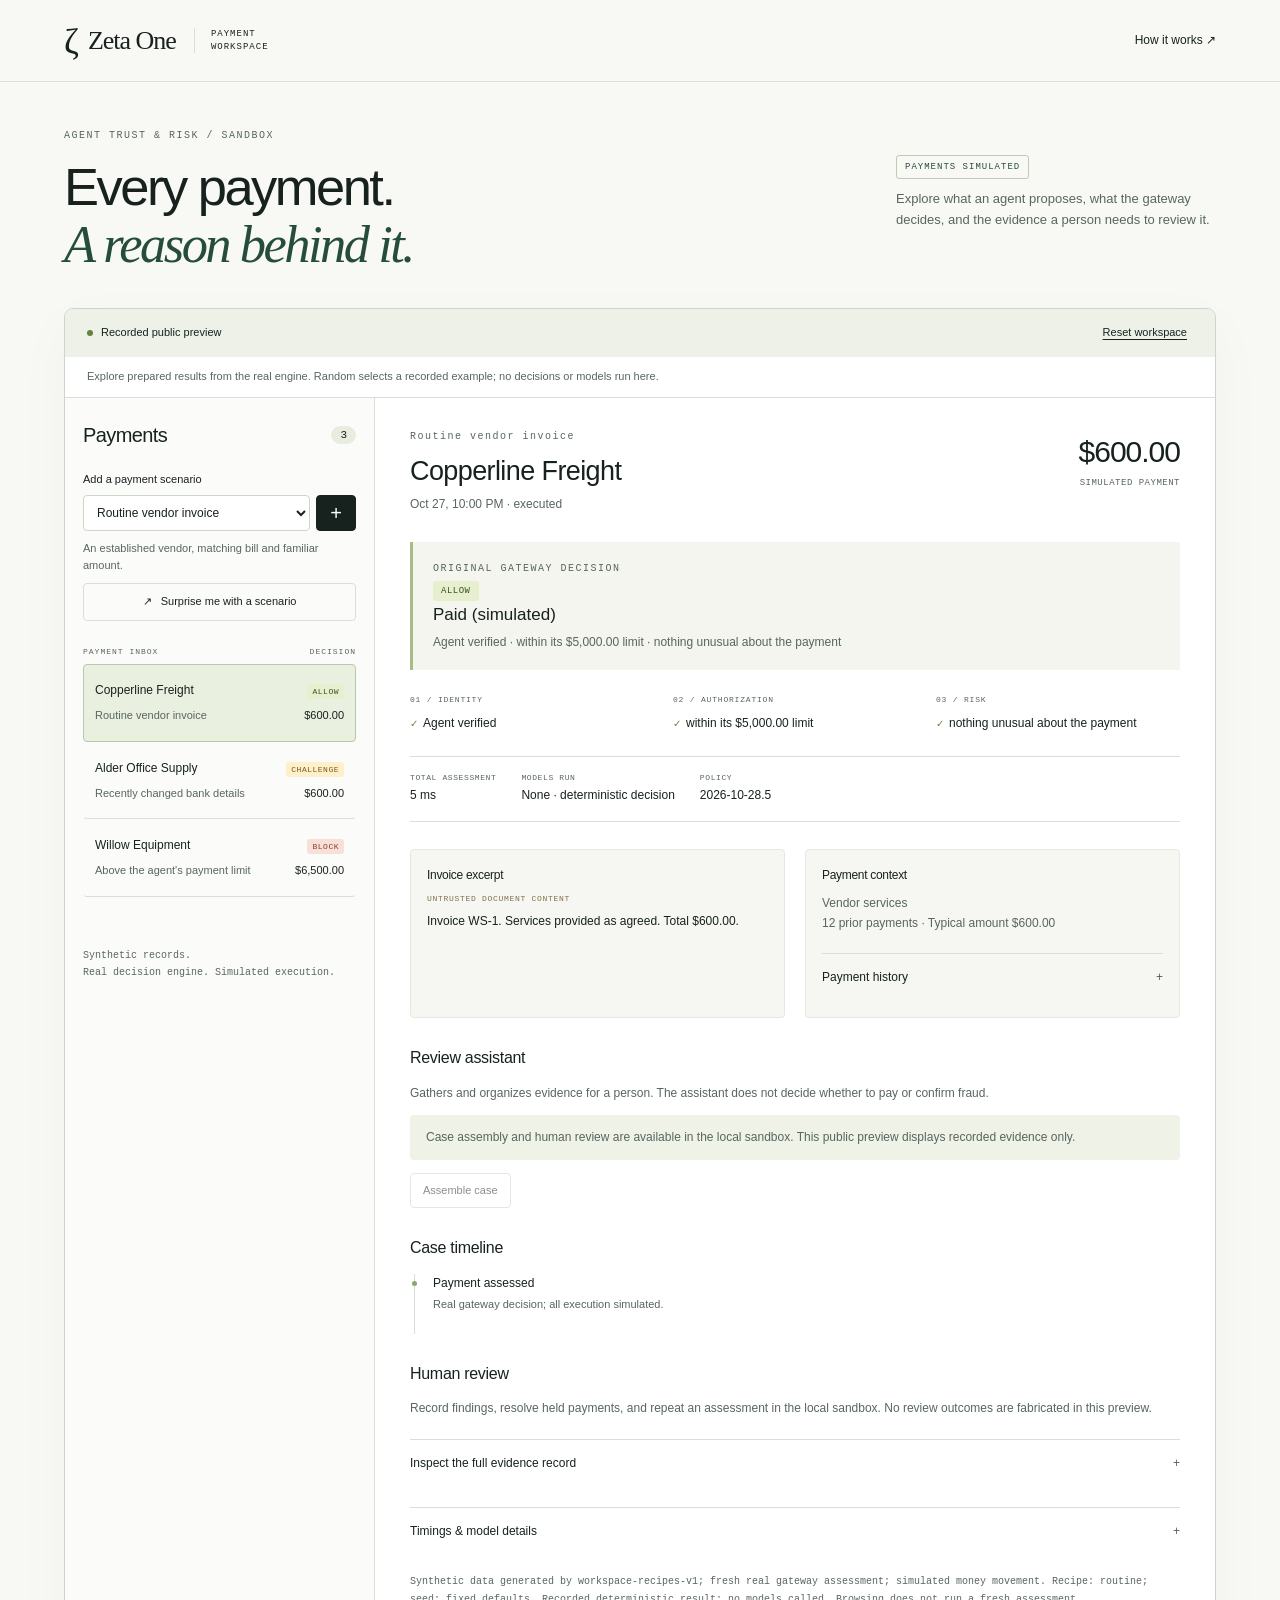
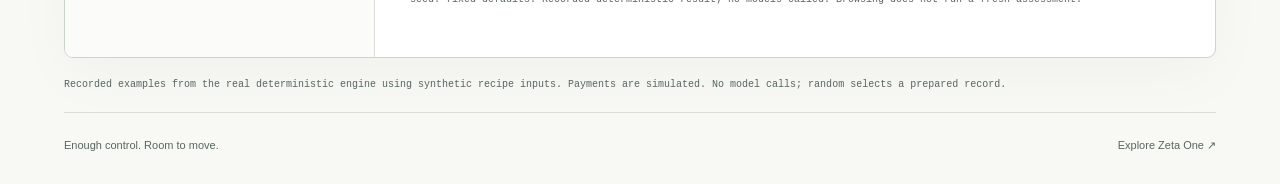
==== site/workspace/index.html @ 445f24fc "Publish a static preview of the workspace with recorded engine results, linked from the site Visitor" ====
<!doctype html><html lang="en"><head><meta charset="utf-8"><meta name="viewport" content="width=device-width,initial-scale=1"><title>Payment workspace · Zeta One</title><link rel="stylesheet" href="./workspace.css"><script type="module" src="./app.js"></script></head><body><a class="skip" href="#main">Skip to workspace</a><header><a class="brand" href="../"><span class="mark">ζ</span> Zeta One <span class="brand-note">PAYMENT WORKSPACE</span></a><nav><a href="../#approach">How it works ↗</a><a id="legacy" href="/demo" hidden>Guided demo ↗</a></nav></header><main id="main"><section class="intro"><div><div class="eyebrow">AGENT TRUST & RISK / SANDBOX</div><h1>Every payment.<br><em>A reason behind it.</em></h1></div><div class="intro-note"><span class="simulation">PAYMENTS SIMULATED</span><p>Explore what an agent proposes, what the gateway decides, and the evidence a person needs to review it.</p></div></section><section class="workspace" aria-label="Payment review workspace"><div class="workspace-bar"><div><span class="connection-dot"></span><strong id="mode">Connecting…</strong></div><span id="busy" role="status" aria-live="polite"></span><button id="reset" class="quiet" type="button">Reset workspace</button></div><p id="mode-description" class="mode-description"></p><div id="error" class="error" role="alert" hidden></div><div class="workspace-body"><aside class="inbox" aria-label="Payments"><div class="inbox-title"><h2>Payments</h2><span id="count" class="count">0</span></div><form id="add-form"><label for="recipe">Add a payment scenario</label><div class="add-row"><select id="recipe" required aria-describedby="recipe-description"><option value="">Loading scenarios…</option></select><button class="primary" type="submit" aria-label="Add selected payment scenario">+</button></div><p id="recipe-description" class="hint"></p></form><button id="random" class="random" type="button">↗ &nbsp; Surprise me with a scenario</button><div class="inbox-divider"><span>PAYMENT INBOX</span><span>DECISION</span></div><div id="payments"></div><p id="inbox-empty" class="empty-note">Choose a scenario above to assess your first payment.</p><p class="inbox-foot">Synthetic records.<br>Real decision engine. Simulated execution.</p></aside><section id="detail" class="detail" aria-label="Selected payment"><div class="empty-detail"><span class="empty-mark">ζ</span><h2>Start with a payment.</h2><p>Add a scenario to see the gateway separate identity, authorization, and risk.</p></div></section></div></section><p id="provenance" class="provenance"></p><footer><span>Enough control. Room to move.</span><a href="../">Explore Zeta One ↗</a></footer></main></body></html>
---- site/workspace/workspace.css ----
:root{--paper:#f8f9f5;--ink:#17221f;--muted:#58665f;--line:#d9dfd7;--green:#254d3a;--accent:#d6ed88}*{box-sizing:border-box}body{margin:0;background:var(--paper);color:var(--ink);font:14px/1.6 -apple-system,BlinkMacSystemFont,"Segoe UI",sans-serif}a{color:inherit;text-decoration:none}button,input,select,textarea{font:inherit;color:inherit}button{cursor:pointer}button:disabled{opacity:.5;cursor:not-allowed}[hidden]{display:none!important}:focus-visible{outline:3px solid #3768c0;outline-offset:4px}.skip{position:absolute;top:-100px;left:20px;background:white;padding:12px;z-index:20}.skip:focus{top:10px}header{height:82px;border-bottom:1px solid var(--line);padding:0 5%;display:flex;justify-content:space-between;align-items:center}.brand{font:26px Georgia,serif;display:flex;align-items:center;gap:10px;letter-spacing:-1px}.mark{font:36px "Times New Roman",serif}.brand-note{font:9px/1.4 monospace;letter-spacing:1px;border-left:1px solid var(--line);padding-left:16px;margin-left:8px;max-width:100px}nav{display:flex;gap:25px;font-size:12px}nav a:hover,footer a:hover{text-decoration:underline}main{max-width:1560px;margin:auto;padding:0 5%}.intro{display:flex;justify-content:space-between;gap:40px;align-items:center;padding:45px 0 36px}.eyebrow{font:10px/1.7 monospace;letter-spacing:1.5px;color:var(--muted)}h1{font-size:clamp(34px,4.1vw,61px);line-height:1.08;letter-spacing:-2.5px;font-weight:450;margin:15px 0 0}h1 em{font-family:Georgia,serif;color:var(--green);font-weight:400}.intro-note{max-width:320px;color:var(--muted);font-size:13px}.simulation{font:9px monospace;letter-spacing:1px;border:1px solid #bfcab5;padding:6px 8px;border-radius:3px;color:var(--green)}.workspace{border:1px solid #ccd5ca;border-radius:9px;background:white;overflow:hidden;box-shadow:0 18px 60px #162a1808}.workspace-bar{display:flex;align-items:center;gap:15px;justify-content:space-between;background:#edf1e7;padding:14px 22px;font-size:11px}.workspace-bar strong{font-weight:500}.connection-dot{display:inline-block;width:6px;height:6px;border-radius:50%;background:#648343;margin-right:8px}.quiet{background:transparent;border:0;font-size:11px;text-decoration:underline;text-underline-offset:3px}.mode-description{margin:0;padding:11px 22px;font-size:11px;color:var(--muted);border-bottom:1px solid var(--line)}.workspace-body{display:grid;grid-template-columns:310px minmax(0,1fr);min-height:650px}.inbox{background:#fbfcf9;border-right:1px solid var(--line);padding:24px 18px;display:flex;flex-direction:column}.inbox-title{display:flex;align-items:center;justify-content:space-between;margin-bottom:23px}h2{font-size:20px;line-height:1.3;font-weight:500;letter-spacing:-.6px;margin:0}.count{font:11px monospace;background:#e8eddf;border-radius:20px;padding:3px 9px}label{font-size:11px;display:block;margin-bottom:7px;font-weight:500}.add-row{display:flex;gap:6px}select,input,textarea{background:white;border:1px solid #cdd6c7;border-radius:4px;padding:9px;width:100%;min-width:0}select{font-size:12px}.primary{background:var(--ink);color:white;border:1px solid var(--ink);border-radius:4px;padding:9px 15px;font-size:12px}.primary:hover{background:var(--green)}.add-row button{font-size:20px;padding:0 13px}.hint{font-size:11px;line-height:1.5;color:var(--muted);min-height:34px;margin:9px 0}.random{background:transparent;border:1px solid var(--line);border-radius:4px;padding:9px 6px;font-size:11px;text-align:center;margin:0 0 26px}.random:hover{background:#edf1e7}.inbox-divider{display:flex;justify-content:space-between;font:8px monospace;letter-spacing:1px;color:var(--muted);margin-bottom:8px}.payment-row{display:block;width:100%;text-align:left;padding:16px 11px;border:1px solid transparent;border-bottom-color:var(--line);background:transparent;border-radius:4px}.payment-row:hover{background:#f0f3e9}.payment-row[aria-current=true]{background:#eaf0df;border-color:#b9c8a7}.row-top,.row-bottom{display:flex;justify-content:space-between;align-items:baseline;gap:10px}.row-top strong{font-size:12px;font-weight:500;overflow-wrap:anywhere}.row-top .badge{font-size:8px;padding:3px 5px}.row-bottom{font-size:11px;color:var(--muted);margin-top:7px}.row-bottom span:first-child{overflow:hidden;text-overflow:ellipsis;white-space:nowrap}.row-bottom b{color:var(--ink);font-weight:500;white-space:nowrap}.inbox-foot{margin:30px 0 0;padding-top:20px;font:10px/1.7 monospace;color:var(--muted)}.empty-note{font-size:12px;color:var(--muted)}.detail{padding:30px 35px;min-width:0}.empty-detail{display:flex;align-items:center;flex-direction:column;justify-content:center;text-align:center;min-height:480px;color:var(--muted)}.empty-mark{font:90px Georgia,serif;color:#becbb0}.empty-detail h2{color:var(--ink);font-size:28px}.empty-detail p{max-width:320px;font-size:13px}.detail-head{display:flex;justify-content:space-between;gap:20px;align-items:flex-start}.detail-head h2{font-size:27px;margin:9px 0 6px}.subtle{color:var(--muted);font-size:12px;margin:4px 0}.payment-amount{text-align:right;font-size:30px;letter-spacing:-1px;white-space:nowrap}.payment-amount small{display:block;font:9px/1.6 monospace;letter-spacing:.5px;color:var(--muted)}.badge{display:inline-block;font:9px monospace;text-transform:uppercase;letter-spacing:.5px;border-radius:3px;padding:5px 8px;white-space:nowrap}.badge.allow{background:#e7efcf;color:#385122}.badge.challenge{background:#fff0cc;color:#7b5b16}.badge.block{background:#f8dfd7;color:#8a3f2b}.verdict{margin:24px 0 0;padding:18px 20px;background:#f3f5ee;border-left:3px solid #a7bd86}.verdict.challenge{background:#fffbef;border-color:#d0a854}.verdict.block{background:#fff5f1;border-color:#cb8c76}.verdict strong{font-size:17px;font-weight:500}.verdict p{margin:5px 0 0;font-size:12px;color:var(--muted)}.parts{display:grid;grid-template-columns:repeat(3,1fr);gap:19px;border-bottom:1px solid var(--line);padding:23px 0}.part .eyebrow{font-size:8px;letter-spacing:.8px}.part p{font-size:12px;margin:7px 0 0}.part-symbol{font-size:10px;color:#6c7f4b;margin-right:5px}.section{margin-top:27px}.section-heading{display:flex;justify-content:space-between;align-items:center;gap:15px;margin-bottom:13px}.section h3{font-size:16px;font-weight:500;letter-spacing:-.3px;margin:0}.section p{font-size:12px}.context-grid{display:grid;grid-template-columns:1fr 1fr;gap:20px}.context-card{background:#f6f7f2;border:1px solid #e5e9df;border-radius:4px;padding:16px}.context-card h3{font-size:12px;margin:0 0 9px}.context-card p{margin:0;font-size:12px;color:var(--muted)}blockquote{margin:0;font-size:12px;line-height:1.7;white-space:pre-wrap;overflow-wrap:anywhere}.untrusted{font:8px monospace;letter-spacing:.7px;color:#826e48;margin:0 0 8px}.metrics{display:flex;gap:25px;flex-wrap:wrap;padding:16px 0;border-bottom:1px solid var(--line);font-size:12px}.metrics span{display:block;font:8px monospace;color:var(--muted);letter-spacing:.6px;margin-bottom:4px}.timeline{padding:0;list-style:none;margin:12px 0}.timeline li{position:relative;border-left:1px solid var(--line);margin-left:4px;padding:0 0 17px 18px;font-size:12px}.timeline li:before{content:'';position:absolute;width:5px;height:5px;border-radius:50%;background:#8ca571;left:-3px;top:7px}.timeline p{margin:3px 0;color:var(--muted);font-size:11px}.timeline strong{font-weight:500}.secondary{background:white;border:1px solid #c8d3be;border-radius:4px;padding:8px 12px;font-size:11px}.secondary:hover{background:#edf1e7}.actions{display:flex;gap:8px;flex-wrap:wrap;margin-top:13px}.case-note{padding:13px 16px;background:#eef2e7;font-size:12px;color:var(--muted);border-radius:4px}.case-list{padding-left:18px;font-size:12px}.case-list li{margin:8px 0}.case-list small{display:block;color:var(--muted);overflow-wrap:anywhere}details{border-top:1px solid var(--line);margin-top:20px}summary{cursor:pointer;padding:14px 0;font-size:12px;list-style:none;display:flex;justify-content:space-between}summary:after{content:'+';color:var(--muted)}details[open]>summary:after{content:'−'}pre{white-space:pre-wrap;overflow-wrap:anywhere;background:#f3f5ee;font:10px/1.7 monospace;padding:16px;max-height:350px;overflow:auto;margin:0 0 10px}.review-form{display:grid;grid-template-columns:1fr 1fr;gap:12px;padding:15px;background:#f6f7f2}.review-form .full{grid-column:1/-1}textarea{min-height:70px;resize:vertical;font-size:12px}.review-form button{font-size:11px}.error{margin:15px 22px;padding:13px;background:#fff0e9;color:#873c25;border:1px solid #e8c1af;border-radius:4px;font-size:12px}.provenance{font:10px/1.8 monospace;color:var(--muted);margin:18px 0;overflow-wrap:anywhere}footer{display:flex;justify-content:space-between;border-top:1px solid var(--line);padding:24px 0 30px;color:var(--muted);font-size:11px}@media(min-width:1450px){.workspace-body{grid-template-columns:340px minmax(0,1fr)}}@media(max-width:1000px){.workspace-body{grid-template-columns:270px minmax(0,1fr)}.detail{padding:25px}.context-grid{grid-template-columns:1fr}.parts{gap:12px}.detail-head{flex-wrap:wrap}.payment-amount{text-align:left;font-size:26px}}@media(max-width:720px){header{height:68px}.brand{font-size:23px}.brand-note{display:none}nav{font-size:11px;gap:12px}main{padding:0 4%}.intro{padding:30px 0;display:block}.intro-note{max-width:100%;margin-top:22px}.intro-note p{margin-bottom:0}h1{font-size:39px;letter-spacing:-1.8px}.workspace-body{grid-template-columns:1fr}.inbox{border-right:0;border-bottom:1px solid var(--line);padding:20px}.inbox-title{margin-bottom:15px}#payments{display:grid;grid-template-columns:repeat(2,minmax(0,1fr));gap:5px}.inbox-foot{display:none}.random{margin-bottom:18px}.hint{min-height:0}.detail{padding:24px 20px}.workspace-bar{padding:13px;font-size:10px;gap:8px}.mode-description{padding:10px 13px}.parts{gap:10px}.part p{font-size:11px}.detail-head h2{font-size:24px}.empty-detail{min-height:300px}.review-form{grid-template-columns:1fr}.review-form .full{grid-column:auto}}@media(max-width:420px){#payments{grid-template-columns:1fr}.parts{grid-template-columns:1fr;gap:14px}.part .eyebrow{font-size:9px}.part p{margin-top:3px;font-size:12px}.payment-amount{font-size:28px}.metrics{gap:16px}}@media(prefers-reduced-motion:reduce){*{scroll-behavior:auto!important}}
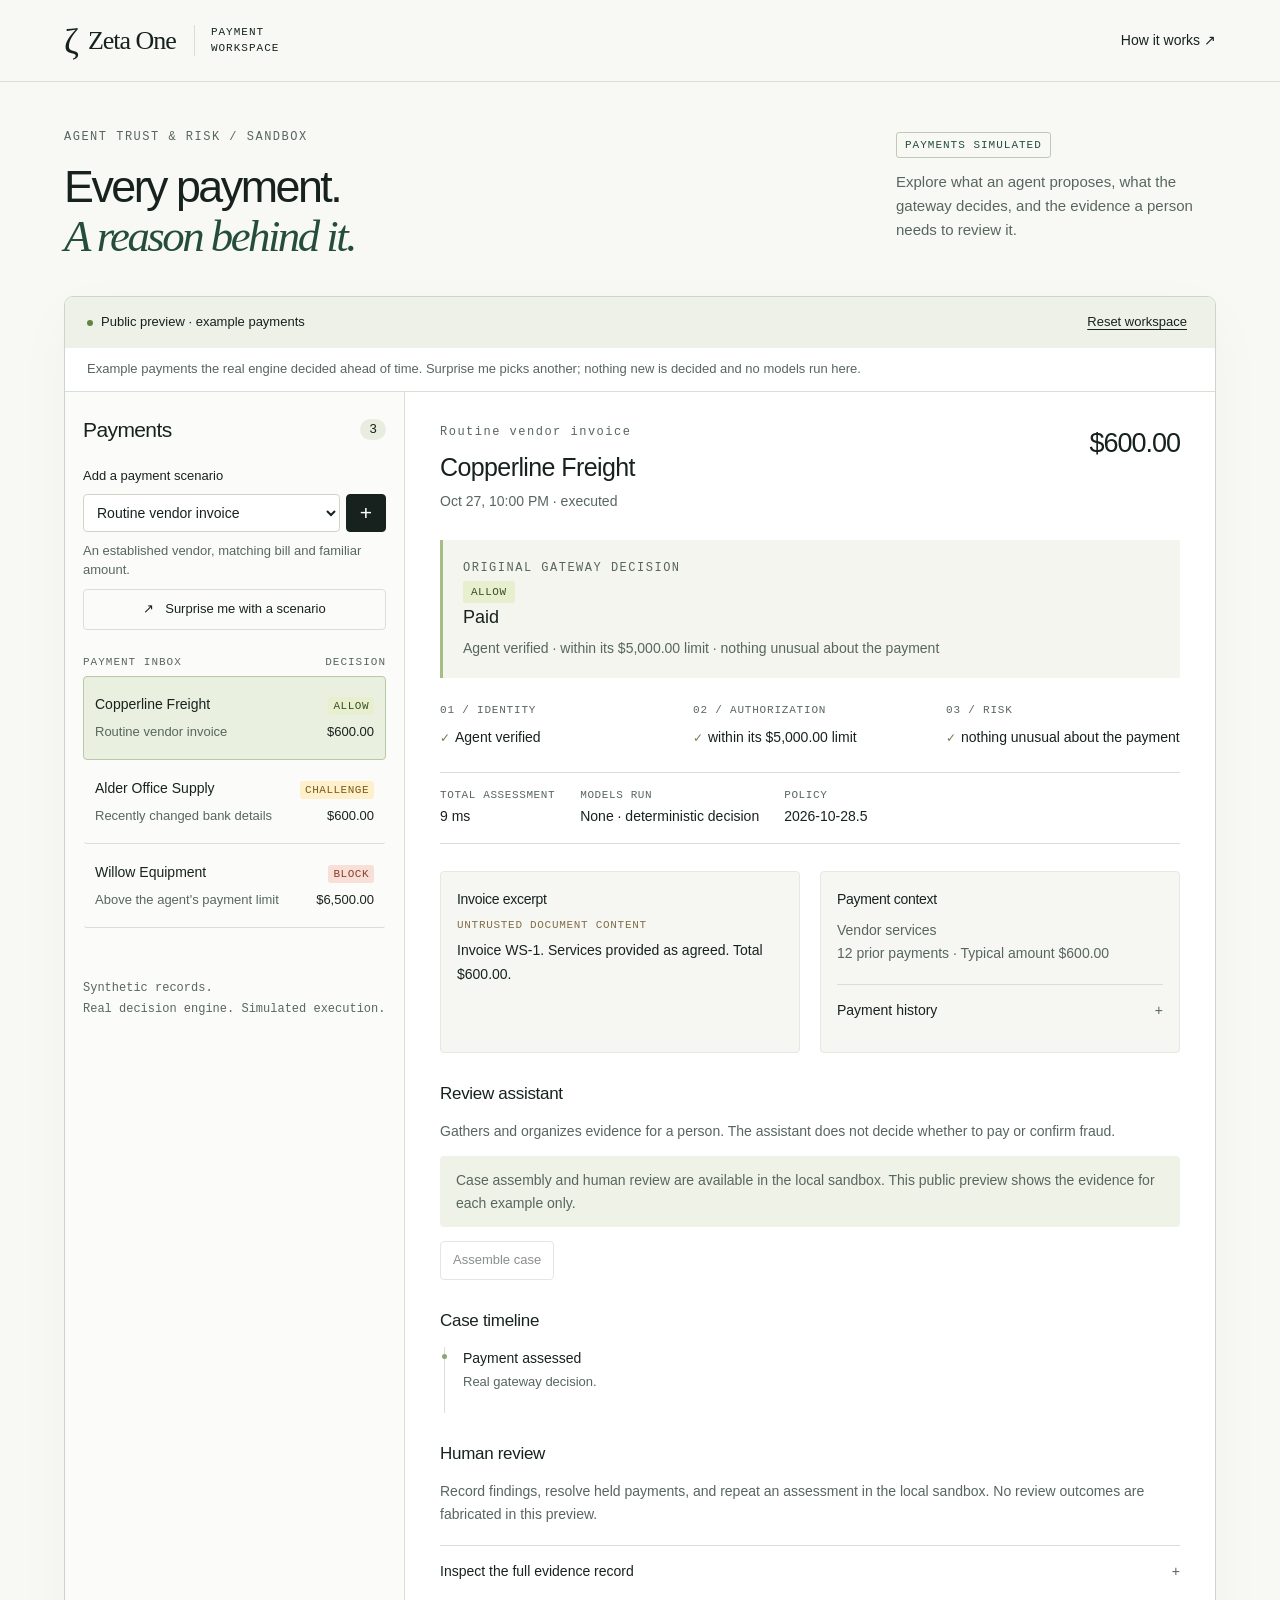
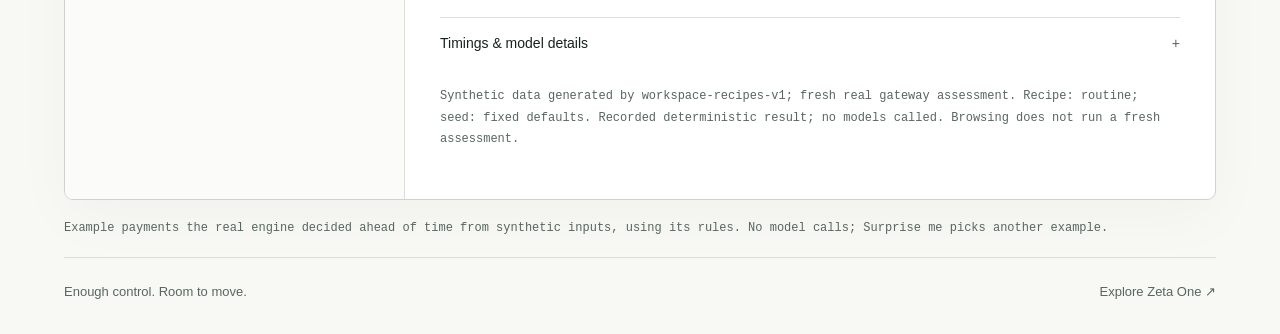
==== commit 128a9e29: "Move the guided story to /demo-legacy so the workspace is the demo, and label its first button Next " ====
--- a/site/workspace/index.html
+++ b/site/workspace/index.html
@@ -1 +1 @@
-<!doctype html><html lang="en"><head><meta charset="utf-8"><meta name="viewport" content="width=device-width,initial-scale=1"><title>Payment workspace · Zeta One</title><link rel="stylesheet" href="./workspace.css"><script type="module" src="./app.js"></script></head><body><a class="skip" href="#main">Skip to workspace</a><header><a class="brand" href="../"><span class="mark">ζ</span> Zeta One <span class="brand-note">PAYMENT WORKSPACE</span></a><nav><a href="../#approach">How it works ↗</a><a id="legacy" href="/demo" hidden>Guided demo ↗</a></nav></header><main id="main"><section class="intro"><div><div class="eyebrow">AGENT TRUST & RISK / SANDBOX</div><h1>Every payment.<br><em>A reason behind it.</em></h1></div><div class="intro-note"><span class="simulation">PAYMENTS SIMULATED</span><p>Explore what an agent proposes, what the gateway decides, and the evidence a person needs to review it.</p></div></section><section class="workspace" aria-label="Payment review workspace"><div class="workspace-bar"><div><span class="connection-dot"></span><strong id="mode">Connecting…</strong></div><span id="busy" role="status" aria-live="polite"></span><button id="reset" class="quiet" type="button">Reset workspace</button></div><p id="mode-description" class="mode-description"></p><div id="error" class="error" role="alert" hidden></div><div class="workspace-body"><aside class="inbox" aria-label="Payments"><div class="inbox-title"><h2>Payments</h2><span id="count" class="count">0</span></div><form id="add-form"><label for="recipe">Add a payment scenario</label><div class="add-row"><select id="recipe" required aria-describedby="recipe-description"><option value="">Loading scenarios…</option></select><button class="primary" type="submit" aria-label="Add selected payment scenario">+</button></div><p id="recipe-description" class="hint"></p></form><button id="random" class="random" type="button">↗ &nbsp; Surprise me with a scenario</button><div class="inbox-divider"><span>PAYMENT INBOX</span><span>DECISION</span></div><div id="payments"></div><p id="inbox-empty" class="empty-note">Choose a scenario above to assess your first payment.</p><p class="inbox-foot">Synthetic records.<br>Real decision engine. Simulated execution.</p></aside><section id="detail" class="detail" aria-label="Selected payment"><div class="empty-detail"><span class="empty-mark">ζ</span><h2>Start with a payment.</h2><p>Add a scenario to see the gateway separate identity, authorization, and risk.</p></div></section></div></section><p id="provenance" class="provenance"></p><footer><span>Enough control. Room to move.</span><a href="../">Explore Zeta One ↗</a></footer></main></body></html>
+<!doctype html><html lang="en"><head><meta charset="utf-8"><meta name="viewport" content="width=device-width,initial-scale=1"><title>Payment workspace · Zeta One</title><link rel="stylesheet" href="./workspace.css"><script type="module" src="./app.js"></script></head><body><a class="skip" href="#main">Skip to workspace</a><header><a class="brand" href="../"><span class="mark">ζ</span> Zeta One <span class="brand-note">PAYMENT WORKSPACE</span></a><nav><a href="../#approach">How it works ↗</a><a id="legacy" href="/demo-legacy" hidden>Legacy guided demo ↗</a></nav></header><main id="main"><section class="intro"><div><div class="eyebrow">AGENT TRUST & RISK / SANDBOX</div><h1>Every payment.<br><em>A reason behind it.</em></h1></div><div class="intro-note"><span class="simulation">PAYMENTS SIMULATED</span><p>Explore what an agent proposes, what the gateway decides, and the evidence a person needs to review it.</p></div></section><section class="workspace" aria-label="Payment review workspace"><div class="workspace-bar"><div><span class="connection-dot"></span><strong id="mode">Connecting…</strong></div><span id="busy" role="status" aria-live="polite"></span><button id="reset" class="quiet" type="button">Reset workspace</button></div><p id="mode-description" class="mode-description"></p><div id="error" class="error" role="alert" hidden></div><div class="workspace-body"><aside class="inbox" aria-label="Payments"><div class="inbox-title"><h2>Payments</h2><span id="count" class="count">0</span></div><form id="add-form"><label for="recipe">Add a payment scenario</label><div class="add-row"><select id="recipe" required aria-describedby="recipe-description"><option value="">Loading scenarios…</option></select><button class="primary" type="submit" aria-label="Add selected payment scenario">+</button></div><p id="recipe-description" class="hint"></p></form><button id="random" class="random" type="button">↗ &nbsp; Surprise me with a scenario</button><div class="inbox-divider"><span>PAYMENT INBOX</span><span>DECISION</span></div><div id="payments"></div><p id="inbox-empty" class="empty-note">Choose a scenario above to assess your first payment.</p><p class="inbox-foot">Synthetic records.<br>Real decision engine. Simulated execution.</p></aside><section id="detail" class="detail" aria-label="Selected payment"><div class="empty-detail"><span class="empty-mark">ζ</span><h2>Start with a payment.</h2><p>Add a scenario to see the gateway separate identity, authorization, and risk.</p></div></section></div></section><p id="provenance" class="provenance"></p><footer><span>Enough control. Room to move.</span><a href="../">Explore Zeta One ↗</a></footer></main></body></html>
--- a/site/workspace/workspace.css
+++ b/site/workspace/workspace.css
@@ -1 +1 @@
-:root{--paper:#f8f9f5;--ink:#17221f;--muted:#58665f;--line:#d9dfd7;--green:#254d3a;--accent:#d6ed88}*{box-sizing:border-box}body{margin:0;background:var(--paper);color:var(--ink);font:14px/1.6 -apple-system,BlinkMacSystemFont,"Segoe UI",sans-serif}a{color:inherit;text-decoration:none}button,input,select,textarea{font:inherit;color:inherit}button{cursor:pointer}button:disabled{opacity:.5;cursor:not-allowed}[hidden]{display:none!important}:focus-visible{outline:3px solid #3768c0;outline-offset:4px}.skip{position:absolute;top:-100px;left:20px;background:white;padding:12px;z-index:20}.skip:focus{top:10px}header{height:82px;border-bottom:1px solid var(--line);padding:0 5%;display:flex;justify-content:space-between;align-items:center}.brand{font:26px Georgia,serif;display:flex;align-items:center;gap:10px;letter-spacing:-1px}.mark{font:36px "Times New Roman",serif}.brand-note{font:9px/1.4 monospace;letter-spacing:1px;border-left:1px solid var(--line);padding-left:16px;margin-left:8px;max-width:100px}nav{display:flex;gap:25px;font-size:12px}nav a:hover,footer a:hover{text-decoration:underline}main{max-width:1560px;margin:auto;padding:0 5%}.intro{display:flex;justify-content:space-between;gap:40px;align-items:center;padding:45px 0 36px}.eyebrow{font:10px/1.7 monospace;letter-spacing:1.5px;color:var(--muted)}h1{font-size:clamp(34px,4.1vw,61px);line-height:1.08;letter-spacing:-2.5px;font-weight:450;margin:15px 0 0}h1 em{font-family:Georgia,serif;color:var(--green);font-weight:400}.intro-note{max-width:320px;color:var(--muted);font-size:13px}.simulation{font:9px monospace;letter-spacing:1px;border:1px solid #bfcab5;padding:6px 8px;border-radius:3px;color:var(--green)}.workspace{border:1px solid #ccd5ca;border-radius:9px;background:white;overflow:hidden;box-shadow:0 18px 60px #162a1808}.workspace-bar{display:flex;align-items:center;gap:15px;justify-content:space-between;background:#edf1e7;padding:14px 22px;font-size:11px}.workspace-bar strong{font-weight:500}.connection-dot{display:inline-block;width:6px;height:6px;border-radius:50%;background:#648343;margin-right:8px}.quiet{background:transparent;border:0;font-size:11px;text-decoration:underline;text-underline-offset:3px}.mode-description{margin:0;padding:11px 22px;font-size:11px;color:var(--muted);border-bottom:1px solid var(--line)}.workspace-body{display:grid;grid-template-columns:310px minmax(0,1fr);min-height:650px}.inbox{background:#fbfcf9;border-right:1px solid var(--line);padding:24px 18px;display:flex;flex-direction:column}.inbox-title{display:flex;align-items:center;justify-content:space-between;margin-bottom:23px}h2{font-size:20px;line-height:1.3;font-weight:500;letter-spacing:-.6px;margin:0}.count{font:11px monospace;background:#e8eddf;border-radius:20px;padding:3px 9px}label{font-size:11px;display:block;margin-bottom:7px;font-weight:500}.add-row{display:flex;gap:6px}select,input,textarea{background:white;border:1px solid #cdd6c7;border-radius:4px;padding:9px;width:100%;min-width:0}select{font-size:12px}.primary{background:var(--ink);color:white;border:1px solid var(--ink);border-radius:4px;padding:9px 15px;font-size:12px}.primary:hover{background:var(--green)}.add-row button{font-size:20px;padding:0 13px}.hint{font-size:11px;line-height:1.5;color:var(--muted);min-height:34px;margin:9px 0}.random{background:transparent;border:1px solid var(--line);border-radius:4px;padding:9px 6px;font-size:11px;text-align:center;margin:0 0 26px}.random:hover{background:#edf1e7}.inbox-divider{display:flex;justify-content:space-between;font:8px monospace;letter-spacing:1px;color:var(--muted);margin-bottom:8px}.payment-row{display:block;width:100%;text-align:left;padding:16px 11px;border:1px solid transparent;border-bottom-color:var(--line);background:transparent;border-radius:4px}.payment-row:hover{background:#f0f3e9}.payment-row[aria-current=true]{background:#eaf0df;border-color:#b9c8a7}.row-top,.row-bottom{display:flex;justify-content:space-between;align-items:baseline;gap:10px}.row-top strong{font-size:12px;font-weight:500;overflow-wrap:anywhere}.row-top .badge{font-size:8px;padding:3px 5px}.row-bottom{font-size:11px;color:var(--muted);margin-top:7px}.row-bottom span:first-child{overflow:hidden;text-overflow:ellipsis;white-space:nowrap}.row-bottom b{color:var(--ink);font-weight:500;white-space:nowrap}.inbox-foot{margin:30px 0 0;padding-top:20px;font:10px/1.7 monospace;color:var(--muted)}.empty-note{font-size:12px;color:var(--muted)}.detail{padding:30px 35px;min-width:0}.empty-detail{display:flex;align-items:center;flex-direction:column;justify-content:center;text-align:center;min-height:480px;color:var(--muted)}.empty-mark{font:90px Georgia,serif;color:#becbb0}.empty-detail h2{color:var(--ink);font-size:28px}.empty-detail p{max-width:320px;font-size:13px}.detail-head{display:flex;justify-content:space-between;gap:20px;align-items:flex-start}.detail-head h2{font-size:27px;margin:9px 0 6px}.subtle{color:var(--muted);font-size:12px;margin:4px 0}.payment-amount{text-align:right;font-size:30px;letter-spacing:-1px;white-space:nowrap}.payment-amount small{display:block;font:9px/1.6 monospace;letter-spacing:.5px;color:var(--muted)}.badge{display:inline-block;font:9px monospace;text-transform:uppercase;letter-spacing:.5px;border-radius:3px;padding:5px 8px;white-space:nowrap}.badge.allow{background:#e7efcf;color:#385122}.badge.challenge{background:#fff0cc;color:#7b5b16}.badge.block{background:#f8dfd7;color:#8a3f2b}.verdict{margin:24px 0 0;padding:18px 20px;background:#f3f5ee;border-left:3px solid #a7bd86}.verdict.challenge{background:#fffbef;border-color:#d0a854}.verdict.block{background:#fff5f1;border-color:#cb8c76}.verdict strong{font-size:17px;font-weight:500}.verdict p{margin:5px 0 0;font-size:12px;color:var(--muted)}.parts{display:grid;grid-template-columns:repeat(3,1fr);gap:19px;border-bottom:1px solid var(--line);padding:23px 0}.part .eyebrow{font-size:8px;letter-spacing:.8px}.part p{font-size:12px;margin:7px 0 0}.part-symbol{font-size:10px;color:#6c7f4b;margin-right:5px}.section{margin-top:27px}.section-heading{display:flex;justify-content:space-between;align-items:center;gap:15px;margin-bottom:13px}.section h3{font-size:16px;font-weight:500;letter-spacing:-.3px;margin:0}.section p{font-size:12px}.context-grid{display:grid;grid-template-columns:1fr 1fr;gap:20px}.context-card{background:#f6f7f2;border:1px solid #e5e9df;border-radius:4px;padding:16px}.context-card h3{font-size:12px;margin:0 0 9px}.context-card p{margin:0;font-size:12px;color:var(--muted)}blockquote{margin:0;font-size:12px;line-height:1.7;white-space:pre-wrap;overflow-wrap:anywhere}.untrusted{font:8px monospace;letter-spacing:.7px;color:#826e48;margin:0 0 8px}.metrics{display:flex;gap:25px;flex-wrap:wrap;padding:16px 0;border-bottom:1px solid var(--line);font-size:12px}.metrics span{display:block;font:8px monospace;color:var(--muted);letter-spacing:.6px;margin-bottom:4px}.timeline{padding:0;list-style:none;margin:12px 0}.timeline li{position:relative;border-left:1px solid var(--line);margin-left:4px;padding:0 0 17px 18px;font-size:12px}.timeline li:before{content:'';position:absolute;width:5px;height:5px;border-radius:50%;background:#8ca571;left:-3px;top:7px}.timeline p{margin:3px 0;color:var(--muted);font-size:11px}.timeline strong{font-weight:500}.secondary{background:white;border:1px solid #c8d3be;border-radius:4px;padding:8px 12px;font-size:11px}.secondary:hover{background:#edf1e7}.actions{display:flex;gap:8px;flex-wrap:wrap;margin-top:13px}.case-note{padding:13px 16px;background:#eef2e7;font-size:12px;color:var(--muted);border-radius:4px}.case-list{padding-left:18px;font-size:12px}.case-list li{margin:8px 0}.case-list small{display:block;color:var(--muted);overflow-wrap:anywhere}details{border-top:1px solid var(--line);margin-top:20px}summary{cursor:pointer;padding:14px 0;font-size:12px;list-style:none;display:flex;justify-content:space-between}summary:after{content:'+';color:var(--muted)}details[open]>summary:after{content:'−'}pre{white-space:pre-wrap;overflow-wrap:anywhere;background:#f3f5ee;font:10px/1.7 monospace;padding:16px;max-height:350px;overflow:auto;margin:0 0 10px}.review-form{display:grid;grid-template-columns:1fr 1fr;gap:12px;padding:15px;background:#f6f7f2}.review-form .full{grid-column:1/-1}textarea{min-height:70px;resize:vertical;font-size:12px}.review-form button{font-size:11px}.error{margin:15px 22px;padding:13px;background:#fff0e9;color:#873c25;border:1px solid #e8c1af;border-radius:4px;font-size:12px}.provenance{font:10px/1.8 monospace;color:var(--muted);margin:18px 0;overflow-wrap:anywhere}footer{display:flex;justify-content:space-between;border-top:1px solid var(--line);padding:24px 0 30px;color:var(--muted);font-size:11px}@media(min-width:1450px){.workspace-body{grid-template-columns:340px minmax(0,1fr)}}@media(max-width:1000px){.workspace-body{grid-template-columns:270px minmax(0,1fr)}.detail{padding:25px}.context-grid{grid-template-columns:1fr}.parts{gap:12px}.detail-head{flex-wrap:wrap}.payment-amount{text-align:left;font-size:26px}}@media(max-width:720px){header{height:68px}.brand{font-size:23px}.brand-note{display:none}nav{font-size:11px;gap:12px}main{padding:0 4%}.intro{padding:30px 0;display:block}.intro-note{max-width:100%;margin-top:22px}.intro-note p{margin-bottom:0}h1{font-size:39px;letter-spacing:-1.8px}.workspace-body{grid-template-columns:1fr}.inbox{border-right:0;border-bottom:1px solid var(--line);padding:20px}.inbox-title{margin-bottom:15px}#payments{display:grid;grid-template-columns:repeat(2,minmax(0,1fr));gap:5px}.inbox-foot{display:none}.random{margin-bottom:18px}.hint{min-height:0}.detail{padding:24px 20px}.workspace-bar{padding:13px;font-size:10px;gap:8px}.mode-description{padding:10px 13px}.parts{gap:10px}.part p{font-size:11px}.detail-head h2{font-size:24px}.empty-detail{min-height:300px}.review-form{grid-template-columns:1fr}.review-form .full{grid-column:auto}}@media(max-width:420px){#payments{grid-template-columns:1fr}.parts{grid-template-columns:1fr;gap:14px}.part .eyebrow{font-size:9px}.part p{margin-top:3px;font-size:12px}.payment-amount{font-size:28px}.metrics{gap:16px}}@media(prefers-reduced-motion:reduce){*{scroll-behavior:auto!important}}
+:root{--paper:#f8f9f5;--ink:#17221f;--muted:#58665f;--line:#d9dfd7;--green:#254d3a;--accent:#d6ed88}*{box-sizing:border-box}body{margin:0;background:var(--paper);color:var(--ink);font:15px/1.6 -apple-system,BlinkMacSystemFont,"Segoe UI",sans-serif}a{color:inherit;text-decoration:none}button,input,select,textarea{font:inherit;color:inherit}button{cursor:pointer}button:disabled{opacity:.5;cursor:not-allowed}[hidden]{display:none!important}:focus-visible{outline:3px solid #3768c0;outline-offset:4px}.skip{position:absolute;top:-100px;left:20px;background:white;padding:12px;z-index:20}.skip:focus{top:10px}header{height:82px;border-bottom:1px solid var(--line);padding:0 5%;display:flex;justify-content:space-between;align-items:center}.brand{font:26px Georgia,serif;display:flex;align-items:center;gap:10px;letter-spacing:-1px}.mark{font:36px "Times New Roman",serif}.brand-note{font:11px/1.4 monospace;letter-spacing:1px;border-left:1px solid var(--line);padding-left:16px;margin-left:8px;max-width:100px}nav{display:flex;gap:25px;font-size:14px}nav a:hover,footer a:hover{text-decoration:underline}main{max-width:1560px;margin:auto;padding:0 5%}.intro{display:flex;justify-content:space-between;gap:40px;align-items:center;padding:45px 0 36px}.eyebrow{font:12px/1.7 monospace;letter-spacing:1.5px;color:var(--muted)}h1{font-size:clamp(32px,3.5vw,50px);line-height:1.08;letter-spacing:-2.5px;font-weight:450;margin:15px 0 0}h1 em{font-family:Georgia,serif;color:var(--green);font-weight:400}.intro-note{max-width:320px;color:var(--muted);font-size:15px}.simulation{font:11px monospace;letter-spacing:1px;border:1px solid #bfcab5;padding:6px 8px;border-radius:3px;color:var(--green)}.workspace{border:1px solid #ccd5ca;border-radius:9px;background:white;overflow:hidden;box-shadow:0 18px 60px #162a1808}.workspace-bar{display:flex;align-items:center;gap:15px;justify-content:space-between;background:#edf1e7;padding:14px 22px;font-size:13px}.workspace-bar strong{font-weight:500}.connection-dot{display:inline-block;width:6px;height:6px;border-radius:50%;background:#648343;margin-right:8px}.quiet{background:transparent;border:0;font-size:13px;text-decoration:underline;text-underline-offset:3px}.mode-description{margin:0;padding:11px 22px;font-size:13px;color:var(--muted);border-bottom:1px solid var(--line)}.workspace-body{display:grid;grid-template-columns:340px minmax(0,1fr);min-height:650px}.inbox{background:#fbfcf9;border-right:1px solid var(--line);padding:24px 18px;display:flex;flex-direction:column}.inbox-title{display:flex;align-items:center;justify-content:space-between;margin-bottom:23px}h2{font-size:21px;line-height:1.3;font-weight:500;letter-spacing:-.6px;margin:0}.count{font:13px monospace;background:#e8eddf;border-radius:20px;padding:3px 9px}label{font-size:13px;display:block;margin-bottom:7px;font-weight:500}.add-row{display:flex;gap:6px}select,input,textarea{background:white;border:1px solid #cdd6c7;border-radius:4px;padding:9px;width:100%;min-width:0}select{font-size:14px}.primary{background:var(--ink);color:white;border:1px solid var(--ink);border-radius:4px;padding:9px 15px;font-size:14px}.primary:hover{background:var(--green)}.add-row button{font-size:21px;padding:0 13px}.hint{font-size:13px;line-height:1.5;color:var(--muted);min-height:34px;margin:9px 0}.random{background:transparent;border:1px solid var(--line);border-radius:4px;padding:9px 6px;font-size:13px;text-align:center;margin:0 0 26px}.random:hover{background:#edf1e7}.inbox-divider{display:flex;justify-content:space-between;font:11px monospace;letter-spacing:1px;color:var(--muted);margin-bottom:8px}.payment-row{display:block;width:100%;text-align:left;padding:16px 11px;border:1px solid transparent;border-bottom-color:var(--line);background:transparent;border-radius:4px}.payment-row:hover{background:#f0f3e9}.payment-row[aria-current=true]{background:#eaf0df;border-color:#b9c8a7}.row-top,.row-bottom{display:flex;justify-content:space-between;align-items:baseline;gap:10px}.row-top strong{font-size:14px;font-weight:500;overflow-wrap:anywhere}.row-top .badge{font-size:11px;padding:3px 5px}.row-bottom{font-size:13px;color:var(--muted);margin-top:7px}.row-bottom span:first-child{overflow:hidden;text-overflow:ellipsis;white-space:nowrap}.row-bottom b{color:var(--ink);font-weight:500;white-space:nowrap}.inbox-foot{margin:30px 0 0;padding-top:20px;font:12px/1.7 monospace;color:var(--muted)}.empty-note{font-size:14px;color:var(--muted)}.detail{padding:30px 35px;min-width:0}.empty-detail{display:flex;align-items:center;flex-direction:column;justify-content:center;text-align:center;min-height:480px;color:var(--muted)}.empty-mark{font:90px Georgia,serif;color:#becbb0}.empty-detail h2{color:var(--ink);font-size:26px}.empty-detail p{max-width:320px;font-size:15px}.detail-head{display:flex;justify-content:space-between;gap:20px;align-items:flex-start}.detail-head h2{font-size:25px;margin:9px 0 6px}.subtle{color:var(--muted);font-size:14px;margin:4px 0}.payment-amount{text-align:right;font-size:27px;letter-spacing:-1px;white-space:nowrap}.payment-amount small{display:block;font:11px/1.6 monospace;letter-spacing:.5px;color:var(--muted)}.badge{display:inline-block;font:11px monospace;text-transform:uppercase;letter-spacing:.5px;border-radius:3px;padding:5px 8px;white-space:nowrap}.badge.allow{background:#e7efcf;color:#385122}.badge.challenge{background:#fff0cc;color:#7b5b16}.badge.block{background:#f8dfd7;color:#8a3f2b}.verdict{margin:24px 0 0;padding:18px 20px;background:#f3f5ee;border-left:3px solid #a7bd86}.verdict.challenge{background:#fffbef;border-color:#d0a854}.verdict.block{background:#fff5f1;border-color:#cb8c76}.verdict strong{font-size:18px;font-weight:500}.verdict p{margin:5px 0 0;font-size:14px;color:var(--muted)}.parts{display:grid;grid-template-columns:repeat(3,1fr);gap:19px;border-bottom:1px solid var(--line);padding:23px 0}.part .eyebrow{font-size:11px;letter-spacing:.8px}.part p{font-size:14px;margin:7px 0 0}.part-symbol{font-size:12px;color:#6c7f4b;margin-right:5px}.section{margin-top:27px}.section-heading{display:flex;justify-content:space-between;align-items:center;gap:15px;margin-bottom:13px}.section h3{font-size:17px;font-weight:500;letter-spacing:-.3px;margin:0}.section p{font-size:14px}.context-grid{display:grid;grid-template-columns:1fr 1fr;gap:20px}.context-card{background:#f6f7f2;border:1px solid #e5e9df;border-radius:4px;padding:16px}.context-card h3{font-size:14px;margin:0 0 9px}.context-card p{margin:0;font-size:14px;color:var(--muted)}blockquote{margin:0;font-size:14px;line-height:1.7;white-space:pre-wrap;overflow-wrap:anywhere}.untrusted{font:11px monospace;letter-spacing:.7px;color:#826e48;margin:0 0 8px}.metrics{display:flex;gap:25px;flex-wrap:wrap;padding:16px 0;border-bottom:1px solid var(--line);font-size:14px}.metrics span{display:block;font:11px monospace;color:var(--muted);letter-spacing:.6px;margin-bottom:4px}.timeline{padding:0;list-style:none;margin:12px 0}.timeline li{position:relative;border-left:1px solid var(--line);margin-left:4px;padding:0 0 17px 18px;font-size:14px}.timeline li:before{content:'';position:absolute;width:5px;height:5px;border-radius:50%;background:#8ca571;left:-3px;top:7px}.timeline p{margin:3px 0;color:var(--muted);font-size:13px}.timeline strong{font-weight:500}.secondary{background:white;border:1px solid #c8d3be;border-radius:4px;padding:8px 12px;font-size:13px}.secondary:hover{background:#edf1e7}.actions{display:flex;gap:8px;flex-wrap:wrap;margin-top:13px}.case-note{padding:13px 16px;background:#eef2e7;font-size:14px;color:var(--muted);border-radius:4px}.case-list{padding-left:18px;font-size:14px}.case-list li{margin:8px 0}.case-list small{display:block;color:var(--muted);overflow-wrap:anywhere}details{border-top:1px solid var(--line);margin-top:20px}summary{cursor:pointer;padding:14px 0;font-size:14px;list-style:none;display:flex;justify-content:space-between}summary:after{content:'+';color:var(--muted)}details[open]>summary:after{content:'−'}pre{white-space:pre-wrap;overflow-wrap:anywhere;background:#f3f5ee;font:12px/1.7 monospace;padding:16px;max-height:350px;overflow:auto;margin:0 0 10px}.review-form{display:grid;grid-template-columns:1fr 1fr;gap:12px;padding:15px;background:#f6f7f2}.review-form .full{grid-column:1/-1}textarea{min-height:70px;resize:vertical;font-size:14px}.review-form button{font-size:13px}.error{margin:15px 22px;padding:13px;background:#fff0e9;color:#873c25;border:1px solid #e8c1af;border-radius:4px;font-size:14px}.provenance{font:12px/1.8 monospace;color:var(--muted);margin:18px 0;overflow-wrap:anywhere}footer{display:flex;justify-content:space-between;border-top:1px solid var(--line);padding:24px 0 30px;color:var(--muted);font-size:13px}@media(min-width:1450px){.workspace-body{grid-template-columns:360px minmax(0,1fr)}}@media(max-width:1000px){.workspace-body{grid-template-columns:290px minmax(0,1fr)}.detail{padding:25px}.context-grid{grid-template-columns:1fr}.parts{gap:12px}.detail-head{flex-wrap:wrap}.payment-amount{text-align:left;font-size:26px}}@media(max-width:720px){header{height:68px}.brand{font-size:23px}.brand-note{display:none}nav{font-size:13px;gap:12px}main{padding:0 4%}.intro{padding:30px 0;display:block}.intro-note{max-width:100%;margin-top:22px}.intro-note p{margin-bottom:0}h1{font-size:34px;letter-spacing:-1.8px}.workspace-body{grid-template-columns:1fr}.inbox{border-right:0;border-bottom:1px solid var(--line);padding:20px}.inbox-title{margin-bottom:15px}#payments{display:grid;grid-template-columns:repeat(2,minmax(0,1fr));gap:5px}.inbox-foot{display:none}.random{margin-bottom:18px}.hint{min-height:0}.detail{padding:24px 20px}.workspace-bar{padding:13px;font-size:12px;gap:8px}.mode-description{padding:10px 13px}.parts{gap:10px}.part p{font-size:13px}.detail-head h2{font-size:23px}.empty-detail{min-height:300px}.review-form{grid-template-columns:1fr}.review-form .full{grid-column:auto}}@media(max-width:420px){#payments{grid-template-columns:1fr}.parts{grid-template-columns:1fr;gap:14px}.part .eyebrow{font-size:11px}.part p{margin-top:3px;font-size:14px}.payment-amount{font-size:26px}.metrics{gap:16px}}.pending{margin:0 0 24px;padding:22px 24px;background:#f3f5ee;border-left:3px solid var(--green)}.pending h2{margin:8px 0 6px}.pending p{margin:0;font-size:14px;color:var(--muted);max-width:620px}.pending-bar{height:3px;margin-top:16px;background:linear-gradient(90deg,transparent,var(--green),transparent) 0 0/40% 100% no-repeat,#dfe5d8;animation:pending 1.4s ease-in-out infinite}@keyframes pending{from{background-position:-40% 0,0 0}to{background-position:140% 0,0 0}}@media(prefers-reduced-motion:reduce){*{scroll-behavior:auto!important}.pending-bar{animation:none}}
